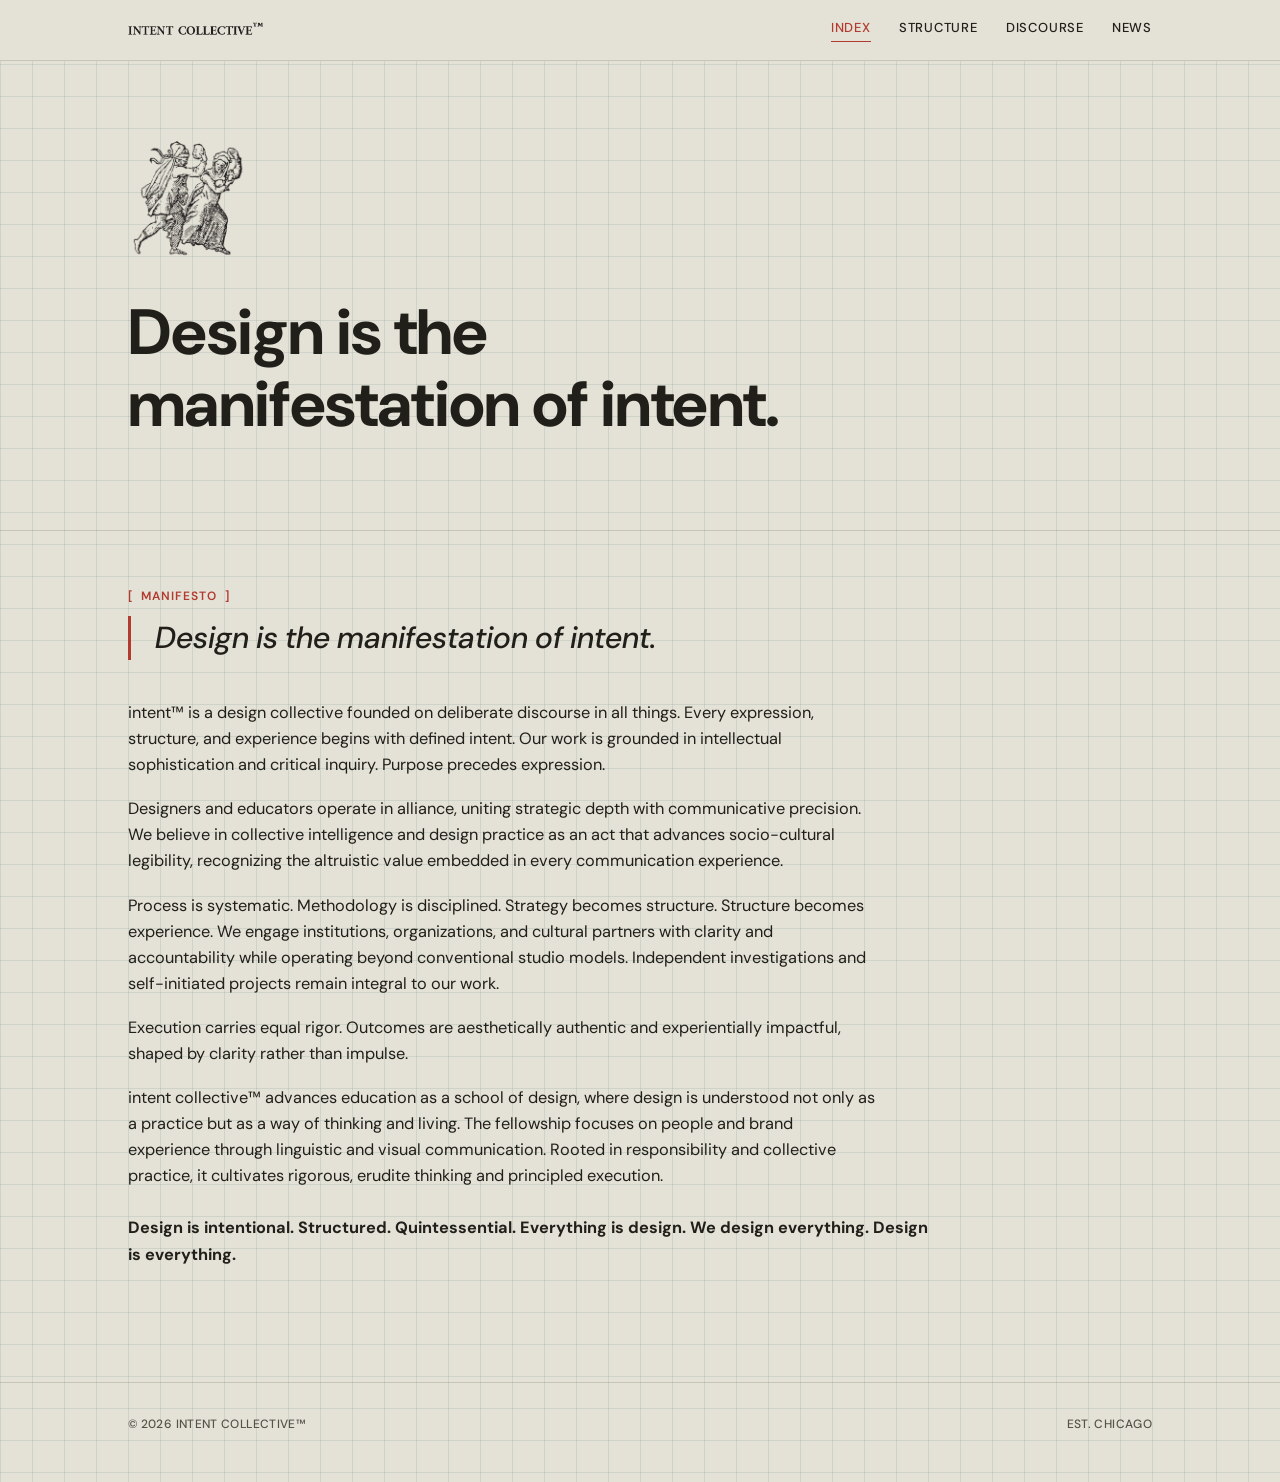
==== index.html @ 8bbcaa1e "Add files via upload" ====
<!DOCTYPE html>
<html lang="en">
<head>
<meta charset="UTF-8">
<meta name="viewport" content="width=device-width, initial-scale=1.0">
<title>Intent Collective</title>
<meta name="description" content="intent™ — a design collective founded on deliberate discourse in all things.">
<link rel="icon" href="assets/logo.png">
<link rel="stylesheet" href="css/style.css">
</head>
<body>

<header class="site-header">
  <div class="wrap">
    <a href="index.html" class="wordmark-link">
      <img src="assets/wordmark.png" alt="Intent Collective">
    </a>
    <nav class="site-nav">
      <a href="index.html" aria-current="page">Index</a>
      <a href="structure.html">Structure</a>
      <a href="discourse.html">Discourse</a>
      <a href="news.html">News</a>
    </nav>
  </div>
</header>

<main>
  <section class="hero">
    <div class="wrap">
      <img class="logo-mark" src="assets/logo.png" alt="Intent Collective mark">
      <h1>Design is the manifestation of intent.</h1>
    </div>
  </section>

  <section class="manifesto">
    <div class="wrap">
      <div class="mark-label">Manifesto</div>

      <blockquote>
        Design is the manifestation of intent.
      </blockquote>

      <p>intent™ is a design collective founded on deliberate discourse in all things. Every expression, structure, and experience begins with defined intent. Our work is grounded in intellectual sophistication and critical inquiry. Purpose precedes expression.</p>

      <p>Designers and educators operate in alliance, uniting strategic depth with communicative precision. We believe in collective intelligence and design practice as an act that advances socio-cultural legibility, recognizing the altruistic value embedded in every communication experience.</p>

      <p>Process is systematic. Methodology is disciplined. Strategy becomes structure. Structure becomes experience. We engage institutions, organizations, and cultural partners with clarity and accountability while operating beyond conventional studio models. Independent investigations and self-initiated projects remain integral to our work.</p>

      <p>Execution carries equal rigor. Outcomes are aesthetically authentic and experientially impactful, shaped by clarity rather than impulse.</p>

      <p>intent collective™ advances education as a school of design, where design is understood not only as a practice but as a way of thinking and living. The fellowship focuses on people and brand experience through linguistic and visual communication. Rooted in responsibility and collective practice, it cultivates rigorous, erudite thinking and principled execution.</p>

      <p class="signoff">Design is intentional. Structured. Quintessential. Everything is design. We design everything. Design is everything.</p>
    </div>
  </section>
</main>

<footer class="site-footer">
  <div class="wrap">
    <span>&copy; <span id="year"></span> intent collective&trade;</span>
    <span>Est. Chicago</span>
  </div>
</footer>

<script>document.getElementById('year').textContent = new Date().getFullYear();</script>

</body>
</html>
---- css/style.css ----
/* ==========================================================================
   Intent Collective — shared design system
   Single typeface: DM Sans. Hierarchy comes from weight, size, spacing,
   and the brick-red annotation mark — not from mixing type families.
   ========================================================================== */

@import url('https://fonts.googleapis.com/css2?family=DM+Sans:ital,opsz,wght@0,9..40,400;0,9..40,500;0,9..40,600;0,9..40,700;1,9..40,400;1,9..40,500&display=swap');

:root {
  --paper: #E4E1D6;
  --paper-raised: #EDEAE0;
  --ink: #211F1A;
  --ink-soft: #55524A;
  --mark: #B23A2E;
  --sage: #5B6B5E;
  --grid-line: #8FA6A340;
  --rule: #21201a26;

  --font: 'DM Sans', sans-serif;

  --max-w: 1080px;
}

* { box-sizing: border-box; }

html { scroll-behavior: smooth; }

@media (prefers-reduced-motion: reduce) {
  html { scroll-behavior: auto; }
  * { animation-duration: 0.01ms !important; transition-duration: 0.01ms !important; }
}

body {
  margin: 0;
  background-color: var(--paper);
  background-image:
    linear-gradient(var(--grid-line) 1px, transparent 1px),
    linear-gradient(90deg, var(--grid-line) 1px, transparent 1px);
  background-size: 32px 32px;
  color: var(--ink);
  font-family: var(--font);
  font-size: 18px;
  line-height: 1.6;
  -webkit-font-smoothing: antialiased;
}

a { color: inherit; text-decoration: none; }
::selection { background: var(--mark); color: var(--paper); }
:focus-visible { outline: 2px solid var(--mark); outline-offset: 3px; }
img { max-width: 100%; display: block; }

/* ---------- layout shell ---------- */

.wrap { max-width: var(--max-w); margin: 0 auto; padding: 0 28px; }

/* ---------- header / nav ---------- */

.site-header {
  border-bottom: 1px solid var(--rule);
  background: var(--paper);
  position: sticky;
  top: 0;
  z-index: 10;
}

.site-header .wrap {
  display: flex;
  align-items: center;
  justify-content: space-between;
  padding-top: 18px;
  padding-bottom: 18px;
}

.wordmark-link { display: inline-block; }
.wordmark-link img { height: 20px; width: auto; }

.site-nav {
  display: flex;
  gap: 28px;
  font-size: 13px;
  font-weight: 500;
  text-transform: uppercase;
  letter-spacing: 0.06em;
}

.site-nav a { position: relative; padding-bottom: 3px; }

.site-nav a::after {
  content: "";
  position: absolute;
  left: 0; right: 100%; bottom: 0;
  height: 1px;
  background: var(--mark);
  transition: right 0.2s ease;
}

.site-nav a:hover::after,
.site-nav a[aria-current="page"]::after { right: 0; }
.site-nav a[aria-current="page"] { color: var(--mark); }

/* ---------- annotation mark (signature element) ---------- */

.mark-label {
  font-size: 12px;
  font-weight: 600;
  letter-spacing: 0.08em;
  text-transform: uppercase;
  color: var(--mark);
  display: flex;
  align-items: center;
  gap: 8px;
  margin-bottom: 10px;
}

.mark-label::before { content: "["; color: var(--mark); }
.mark-label::after { content: "]"; color: var(--mark); }

h1, h2, h3 {
  font-family: var(--font);
  font-weight: 700;
  line-height: 1.12;
  margin: 0 0 0.4em;
  letter-spacing: -0.01em;
}

/* ---------- hero ---------- */

.hero { padding: 80px 0 64px; border-bottom: 1px solid var(--rule); }

.hero h1 {
  font-size: clamp(2.4rem, 5vw, 4.2rem);
  max-width: 15ch;
}

.logo-mark {
  width: 120px;
  height: auto;
  margin-bottom: 32px;
}

/* ---------- manifesto ---------- */

.manifesto { padding: 56px 0 96px; }

.manifesto blockquote {
  font-style: italic;
  font-weight: 500;
  font-size: clamp(1.4rem, 2.6vw, 1.9rem);
  line-height: 1.45;
  margin: 0 0 40px;
  max-width: 34ch;
  border-left: 3px solid var(--mark);
  padding-left: 24px;
}

.manifesto p {
  max-width: 68ch;
  color: var(--ink);
  font-size: 1.02rem;
  margin-bottom: 1.1em;
}

.manifesto .signoff {
  font-weight: 700;
  margin-top: 1.6em;
}

/* ---------- footer ---------- */

.site-footer {
  border-top: 1px solid var(--rule);
  padding: 32px 0 48px;
  font-size: 12px;
  font-weight: 500;
  letter-spacing: 0.03em;
  text-transform: uppercase;
  color: var(--ink-soft);
}

.site-footer .wrap {
  display: flex;
  justify-content: space-between;
  flex-wrap: wrap;
  gap: 12px;
}

/* ---------- structure / fellowships / pillars page ---------- */

.page-head { padding: 64px 0 32px; }

.page-head p.lede {
  max-width: 60ch;
  font-size: 1.1rem;
  color: var(--ink-soft);
}

.section-block { padding: 48px 0; border-top: 1px solid var(--rule); }

.tier-grid {
  display: grid;
  grid-template-columns: repeat(auto-fit, minmax(240px, 1fr));
  gap: 1px;
  background: var(--rule);
  border: 1px solid var(--rule);
  margin-top: 32px;
}

.tier {
  background: var(--paper-raised);
  padding: 24px;
}

.tier h3 { font-size: 1.15rem; margin-bottom: 6px; }
.tier p { font-size: 0.95rem; color: var(--ink-soft); margin: 0; }

.pillar-list { margin-top: 32px; display: flex; flex-direction: column; }

.pillar-row {
  display: grid;
  grid-template-columns: 56px 1fr auto;
  gap: 20px;
  align-items: baseline;
  padding: 20px 0;
  border-top: 1px solid var(--rule);
}

.pillar-row:last-child { border-bottom: 1px solid var(--rule); }

.pillar-letter { font-weight: 700; color: var(--mark); font-size: 1.1rem; }
.pillar-name { font-weight: 600; }
.pillar-people {
  font-size: 0.85rem;
  color: var(--ink-soft);
  text-align: right;
  white-space: nowrap;
}

.triad {
  display: grid;
  grid-template-columns: repeat(auto-fit, minmax(220px, 1fr));
  gap: 28px;
  margin-top: 32px;
}

.triad-item .mark-label { margin-bottom: 8px; }
.triad-item p { color: var(--ink-soft); font-size: 0.98rem; margin: 0; }

/* ---------- discourse & news shared card grid ---------- */

.discourse-toolbar {
  display: flex;
  justify-content: space-between;
  align-items: center;
  flex-wrap: wrap;
  gap: 16px;
  padding-bottom: 32px;
}

.discourse-toolbar .count { font-size: 12px; color: var(--ink-soft); font-weight: 500; }

.entry-grid {
  display: grid;
  grid-template-columns: repeat(auto-fill, minmax(300px, 1fr));
  gap: 20px;
  padding-bottom: 96px;
}

.entry-card {
  background: var(--paper-raised);
  border: 1px solid var(--rule);
  padding: 22px;
  display: flex;
  flex-direction: column;
  gap: 12px;
  transition: border-color 0.15s ease;
  width: 100%;
  text-align: left;
  font: inherit;
  color: inherit;
  cursor: pointer;
}

.entry-card:hover { border-color: var(--mark); }

.entry-meta {
  font-size: 11px;
  font-weight: 600;
  text-transform: uppercase;
  letter-spacing: 0.05em;
  color: var(--sage);
  display: flex;
  justify-content: space-between;
}

.entry-card h3 { font-size: 1.25rem; margin-bottom: 0; }

.entry-card .excerpt { font-size: 0.98rem; color: var(--ink); flex-grow: 1; }

.entry-card .byline {
  font-size: 12px;
  color: var(--ink-soft);
  border-top: 1px dashed var(--rule);
  padding-top: 10px;
  font-weight: 500;
}

.state-msg { font-size: 13px; color: var(--ink-soft); padding: 40px 0; max-width: 50ch; }
.state-msg.is-error { color: var(--mark); }

/* ---------- compose form ---------- */

.compose-toggle {
  background: none;
  border: none;
  padding: 0 0 20px;
  font-family: var(--font);
  font-size: 12px;
  font-weight: 700;
  text-transform: uppercase;
  letter-spacing: 0.06em;
  color: var(--sage);
  cursor: pointer;
}

.compose-toggle:hover { color: var(--mark); }

.composer {
  background: var(--paper-raised);
  border: 1px solid var(--rule);
  padding: 28px;
  margin-bottom: 40px;
  display: flex;
  flex-direction: column;
  gap: 20px;
}

.composer.hidden { display: none; }

.field label {
  display: block;
  font-size: 12px;
  font-weight: 700;
  text-transform: uppercase;
  letter-spacing: 0.05em;
  color: var(--ink-soft);
  margin-bottom: 6px;
}

.field input[type="text"],
.field input[type="password"],
.field textarea {
  width: 100%;
  padding: 10px 12px;
  border: 1px solid var(--rule);
  background: var(--paper);
  font-family: var(--font);
  font-size: 0.95rem;
  color: var(--ink);
}

.field textarea { resize: vertical; min-height: 90px; }

.field input:focus, .field textarea:focus { outline: 2px solid var(--mark); outline-offset: 1px; }

.rte-toolbar {
  display: flex;
  flex-wrap: wrap;
  gap: 4px;
  border: 1px solid var(--rule);
  border-bottom: none;
  background: var(--paper);
  padding: 6px;
}

.rte-toolbar button {
  background: none;
  border: 1px solid transparent;
  padding: 6px 10px;
  font-family: var(--font);
  font-size: 13px;
  font-weight: 600;
  color: var(--ink);
  cursor: pointer;
}

.rte-toolbar button:hover { border-color: var(--rule); }

.rte-toolbar select {
  font-family: var(--font);
  font-size: 13px;
  border: 1px solid var(--rule);
  background: var(--paper);
  padding: 4px 6px;
  color: var(--ink);
}

.rte-body {
  min-height: 180px;
  border: 1px solid var(--rule);
  background: var(--paper);
  padding: 14px;
  font-size: 0.98rem;
  line-height: 1.6;
}

.rte-body:focus { outline: 2px solid var(--mark); outline-offset: -2px; }
.rte-body p, .rte-body div { margin: 0 0 0.8em; }
.rte-body ul, .rte-body ol { margin: 0 0 0.8em 1.2em; }
.rte-body blockquote {
  border-left: 3px solid var(--mark);
  margin: 0 0 0.8em;
  padding-left: 16px;
  font-style: italic;
}
.rte-body a { color: var(--mark); text-decoration: underline; }

.composer-actions {
  display: flex;
  align-items: center;
  gap: 14px;
  flex-wrap: wrap;
}

.composer-actions input[type="password"] { max-width: 220px; }

.btn-primary {
  background: var(--mark);
  color: var(--paper);
  border: none;
  padding: 11px 22px;
  font-family: var(--font);
  font-size: 13px;
  font-weight: 700;
  text-transform: uppercase;
  letter-spacing: 0.05em;
  cursor: pointer;
}

.btn-primary:hover { opacity: 0.9; }
.btn-primary:disabled { opacity: 0.5; cursor: not-allowed; }

.composer-status { font-size: 13px; font-weight: 500; }
.composer-status.is-error { color: var(--mark); }
.composer-status.is-ok { color: var(--sage); }

/* ---------- post detail (blog view) ---------- */

.post-detail { padding: 16px 0 96px; }

.back-link {
  display: inline-flex;
  align-items: center;
  gap: 6px;
  font-size: 12px;
  font-weight: 700;
  text-transform: uppercase;
  letter-spacing: 0.05em;
  color: var(--sage);
  margin-bottom: 28px;
}

.back-link:hover { color: var(--mark); }

.post-detail h1 { font-size: clamp(1.8rem, 4vw, 2.6rem); max-width: 24ch; }

.post-meta {
  font-size: 13px;
  font-weight: 500;
  color: var(--ink-soft);
  margin-bottom: 32px;
  text-transform: uppercase;
  letter-spacing: 0.04em;
}

.post-body { max-width: 68ch; font-size: 1.05rem; }
.post-body p, .post-body div { margin: 0 0 1.1em; }
.post-body ul, .post-body ol { margin: 0 0 1.1em 1.4em; }
.post-body blockquote {
  border-left: 3px solid var(--mark);
  padding-left: 20px;
  margin: 0 0 1.1em;
  font-style: italic;
}
.post-body a { color: var(--mark); text-decoration: underline; }

/* ---------- responsive ---------- */

@media (max-width: 640px) {
  body { font-size: 16px; }
  .hero { padding: 56px 0 40px; }
  .site-nav { gap: 16px; font-size: 12px; }
  .pillar-row { grid-template-columns: 32px 1fr; }
  .pillar-people { grid-column: 2; text-align: left; }
}
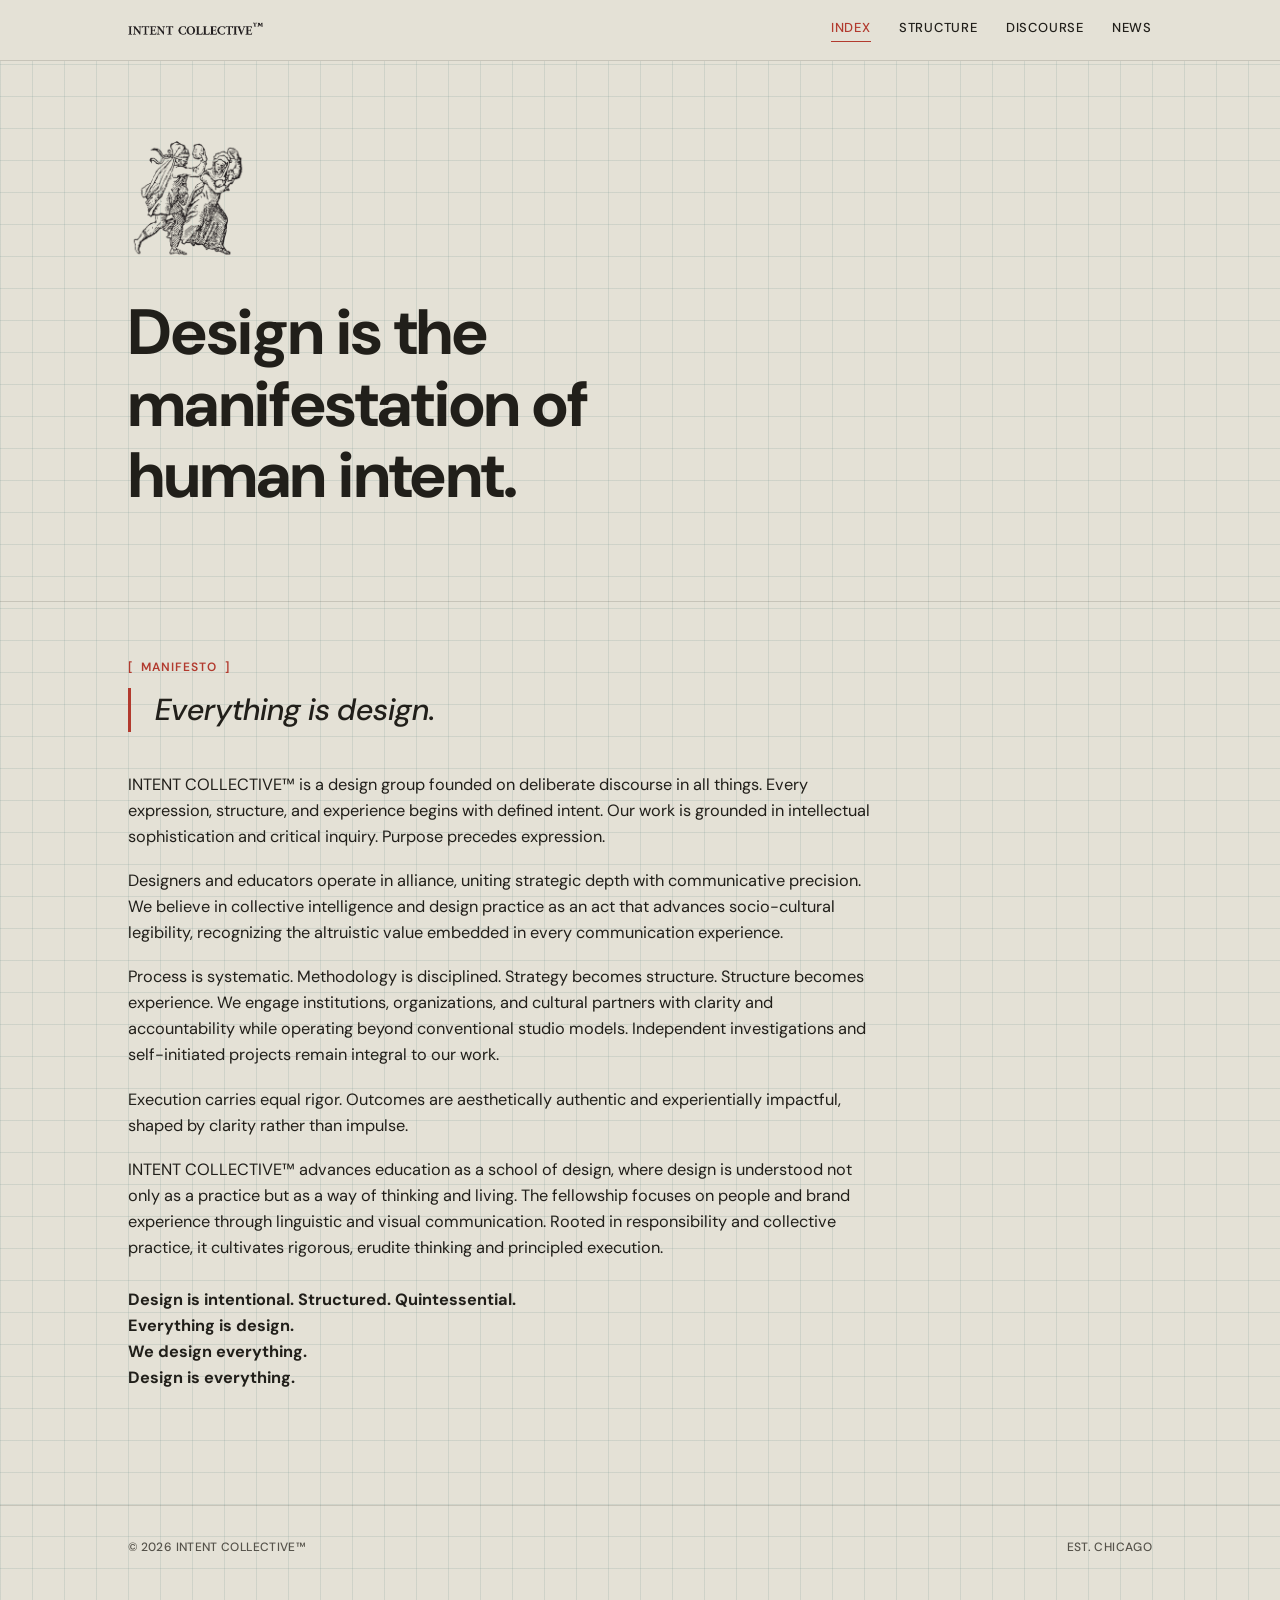
==== commit 793c7cdd: "Update index.html" ====
--- a/index.html
+++ b/index.html
@@ -28,7 +28,7 @@
   <section class="hero">
     <div class="wrap">
       <img class="logo-mark" src="assets/logo.png" alt="Intent Collective mark">
-      <h1>Design is the manifestation of intent.</h1>
+      <h1>Design is the manifestation of human intent.</h1>
     </div>
   </section>
 
@@ -37,10 +37,10 @@
       <div class="mark-label">Manifesto</div>
 
       <blockquote>
-        Design is the manifestation of intent.
+        Everything is design.
       </blockquote>
 
-      <p>intent™ is a design collective founded on deliberate discourse in all things. Every expression, structure, and experience begins with defined intent. Our work is grounded in intellectual sophistication and critical inquiry. Purpose precedes expression.</p>
+      <p>INTENT COLLECTIVE™ is a design group founded on deliberate discourse in all things. Every expression, structure, and experience begins with defined intent. Our work is grounded in intellectual sophistication and critical inquiry. Purpose precedes expression.</p>
 
       <p>Designers and educators operate in alliance, uniting strategic depth with communicative precision. We believe in collective intelligence and design practice as an act that advances socio-cultural legibility, recognizing the altruistic value embedded in every communication experience.</p>
 
@@ -48,9 +48,9 @@
 
       <p>Execution carries equal rigor. Outcomes are aesthetically authentic and experientially impactful, shaped by clarity rather than impulse.</p>
 
-      <p>intent collective™ advances education as a school of design, where design is understood not only as a practice but as a way of thinking and living. The fellowship focuses on people and brand experience through linguistic and visual communication. Rooted in responsibility and collective practice, it cultivates rigorous, erudite thinking and principled execution.</p>
+      <p>INTENT COLLECTIVE™ advances education as a school of design, where design is understood not only as a practice but as a way of thinking and living. The fellowship focuses on people and brand experience through linguistic and visual communication. Rooted in responsibility and collective practice, it cultivates rigorous, erudite thinking and principled execution.</p>
 
-      <p class="signoff">Design is intentional. Structured. Quintessential. Everything is design. We design everything. Design is everything.</p>
+      <p class="signoff">Design is intentional. Structured. Quintessential.<br>Everything is design.<br>We design everything.<br>Design is everything.</p>
     </div>
   </section>
 </main>
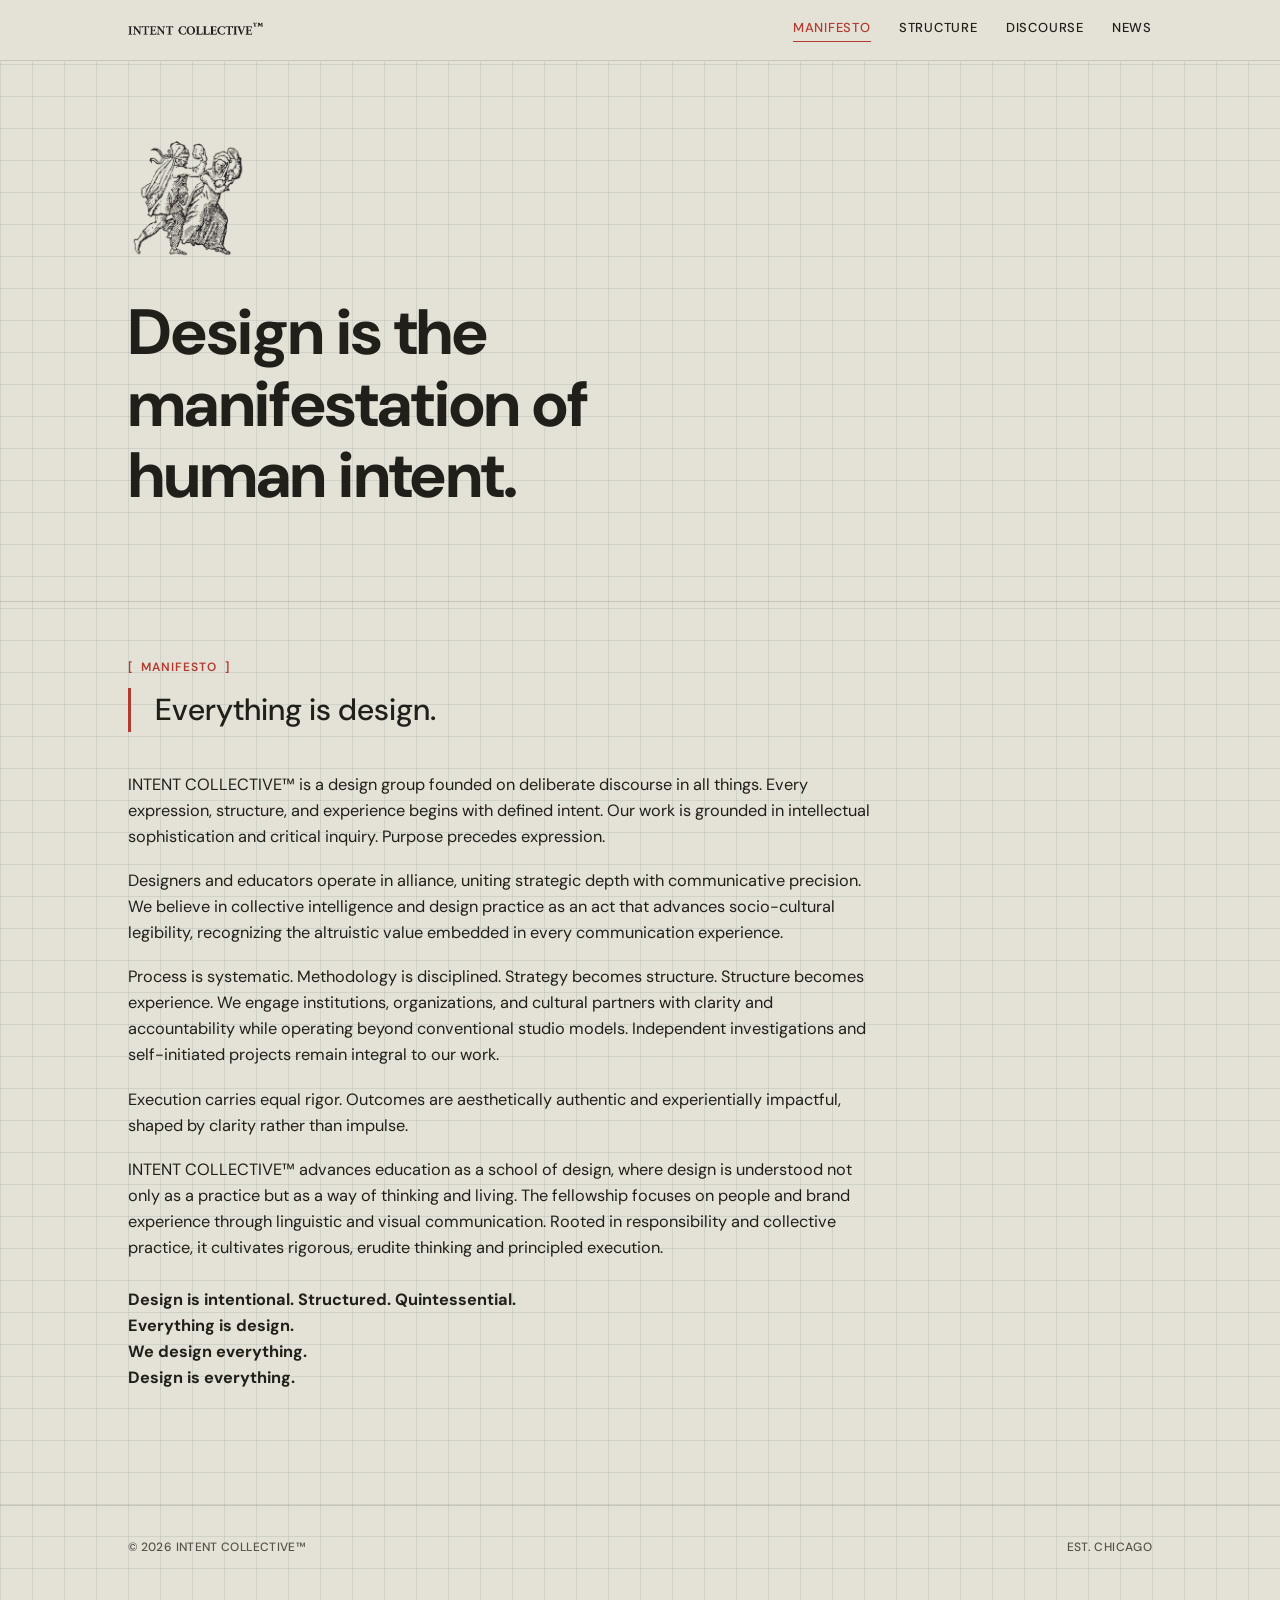
==== commit 371b53ce: "Change navigation link text from 'Index' to 'Manifesto'" ====
--- a/index.html
+++ b/index.html
@@ -16,7 +16,7 @@
       <img src="assets/wordmark.png" alt="Intent Collective">
     </a>
     <nav class="site-nav">
-      <a href="index.html" aria-current="page">Index</a>
+      <a href="index.html" aria-current="page">Manifesto</a>
       <a href="structure.html">Structure</a>
       <a href="discourse.html">Discourse</a>
       <a href="news.html">News</a>
--- a/css/style.css
+++ b/css/style.css
@@ -143,7 +143,7 @@
 .manifesto { padding: 56px 0 96px; }
 
 .manifesto blockquote {
-  font-style: italic;
+  font-style: normal;
   font-weight: 500;
   font-size: clamp(1.4rem, 2.6vw, 1.9rem);
   line-height: 1.45;
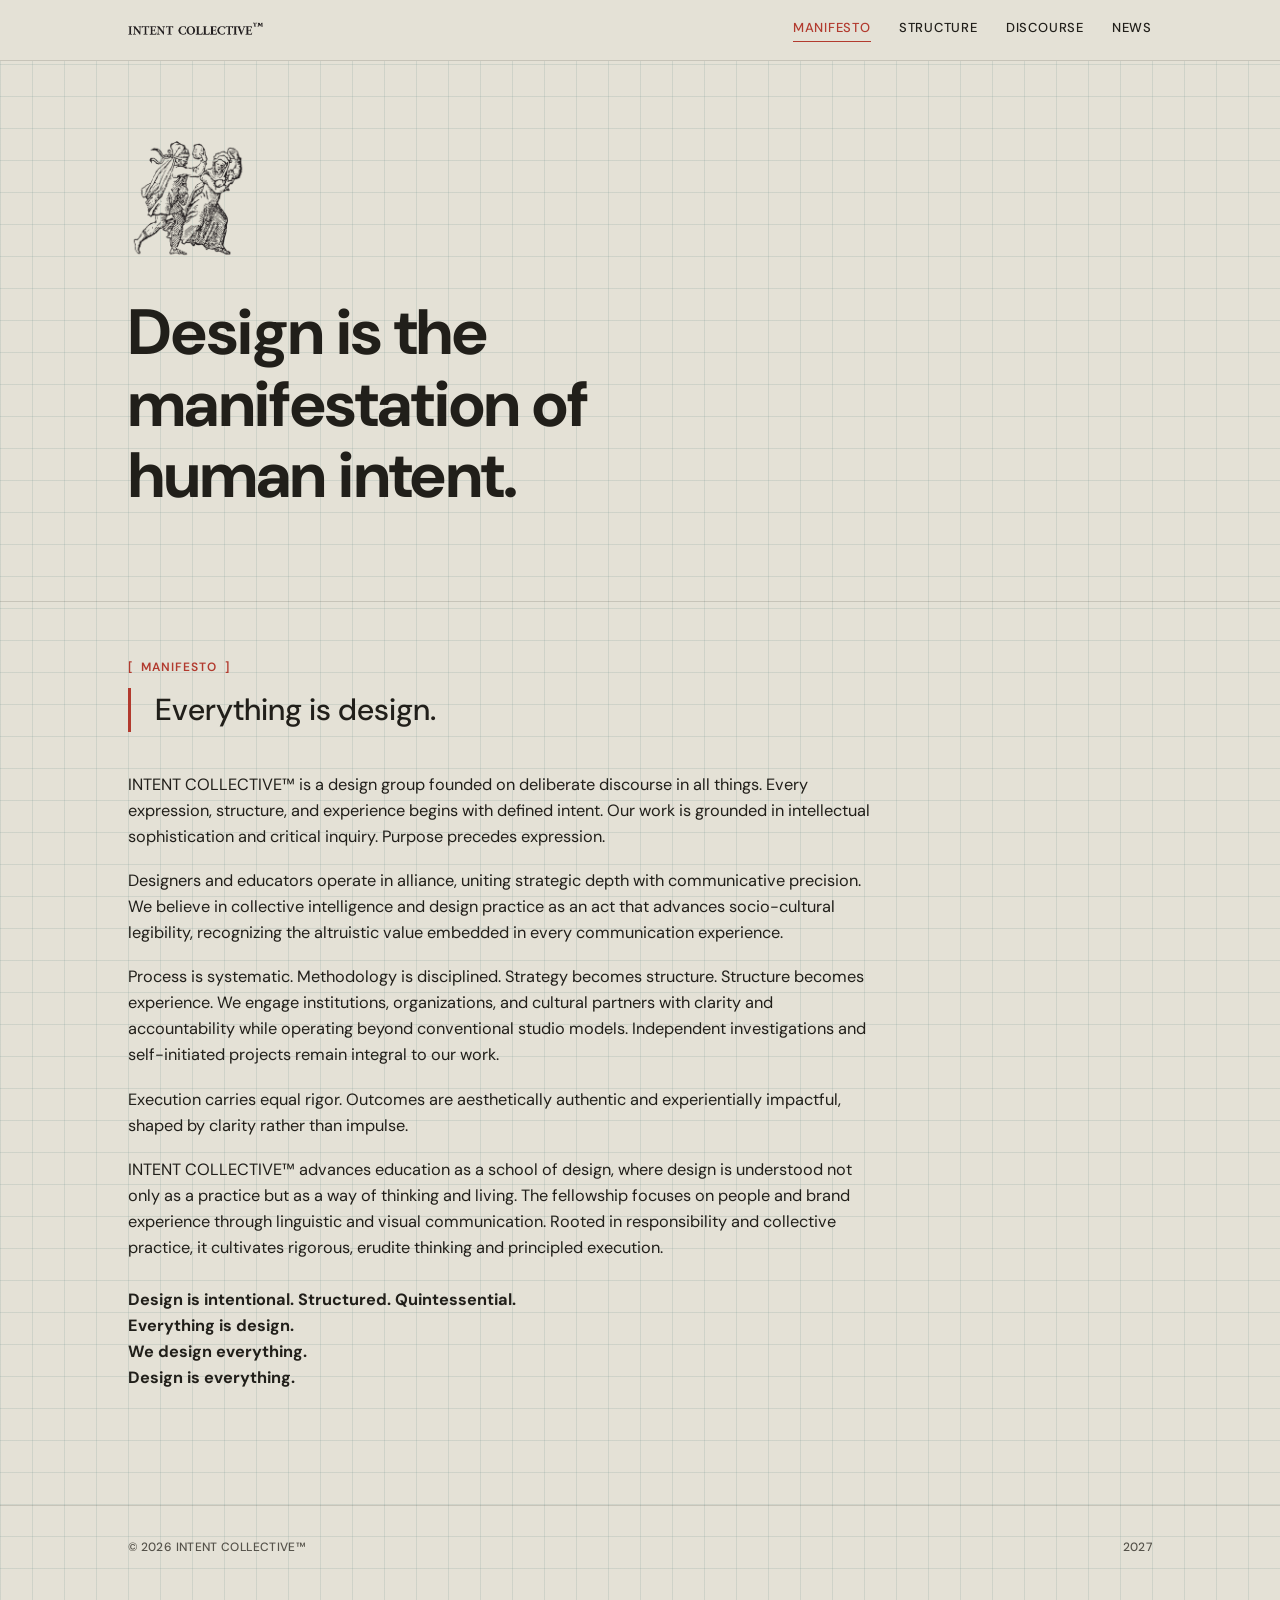
==== commit 41dc280c: "Update footer year from 'Est. Chicago' to '2027'" ====
--- a/index.html
+++ b/index.html
@@ -58,7 +58,7 @@
 <footer class="site-footer">
   <div class="wrap">
     <span>&copy; <span id="year"></span> intent collective&trade;</span>
-    <span>Est. Chicago</span>
+    <span>2027</span>
   </div>
 </footer>
 
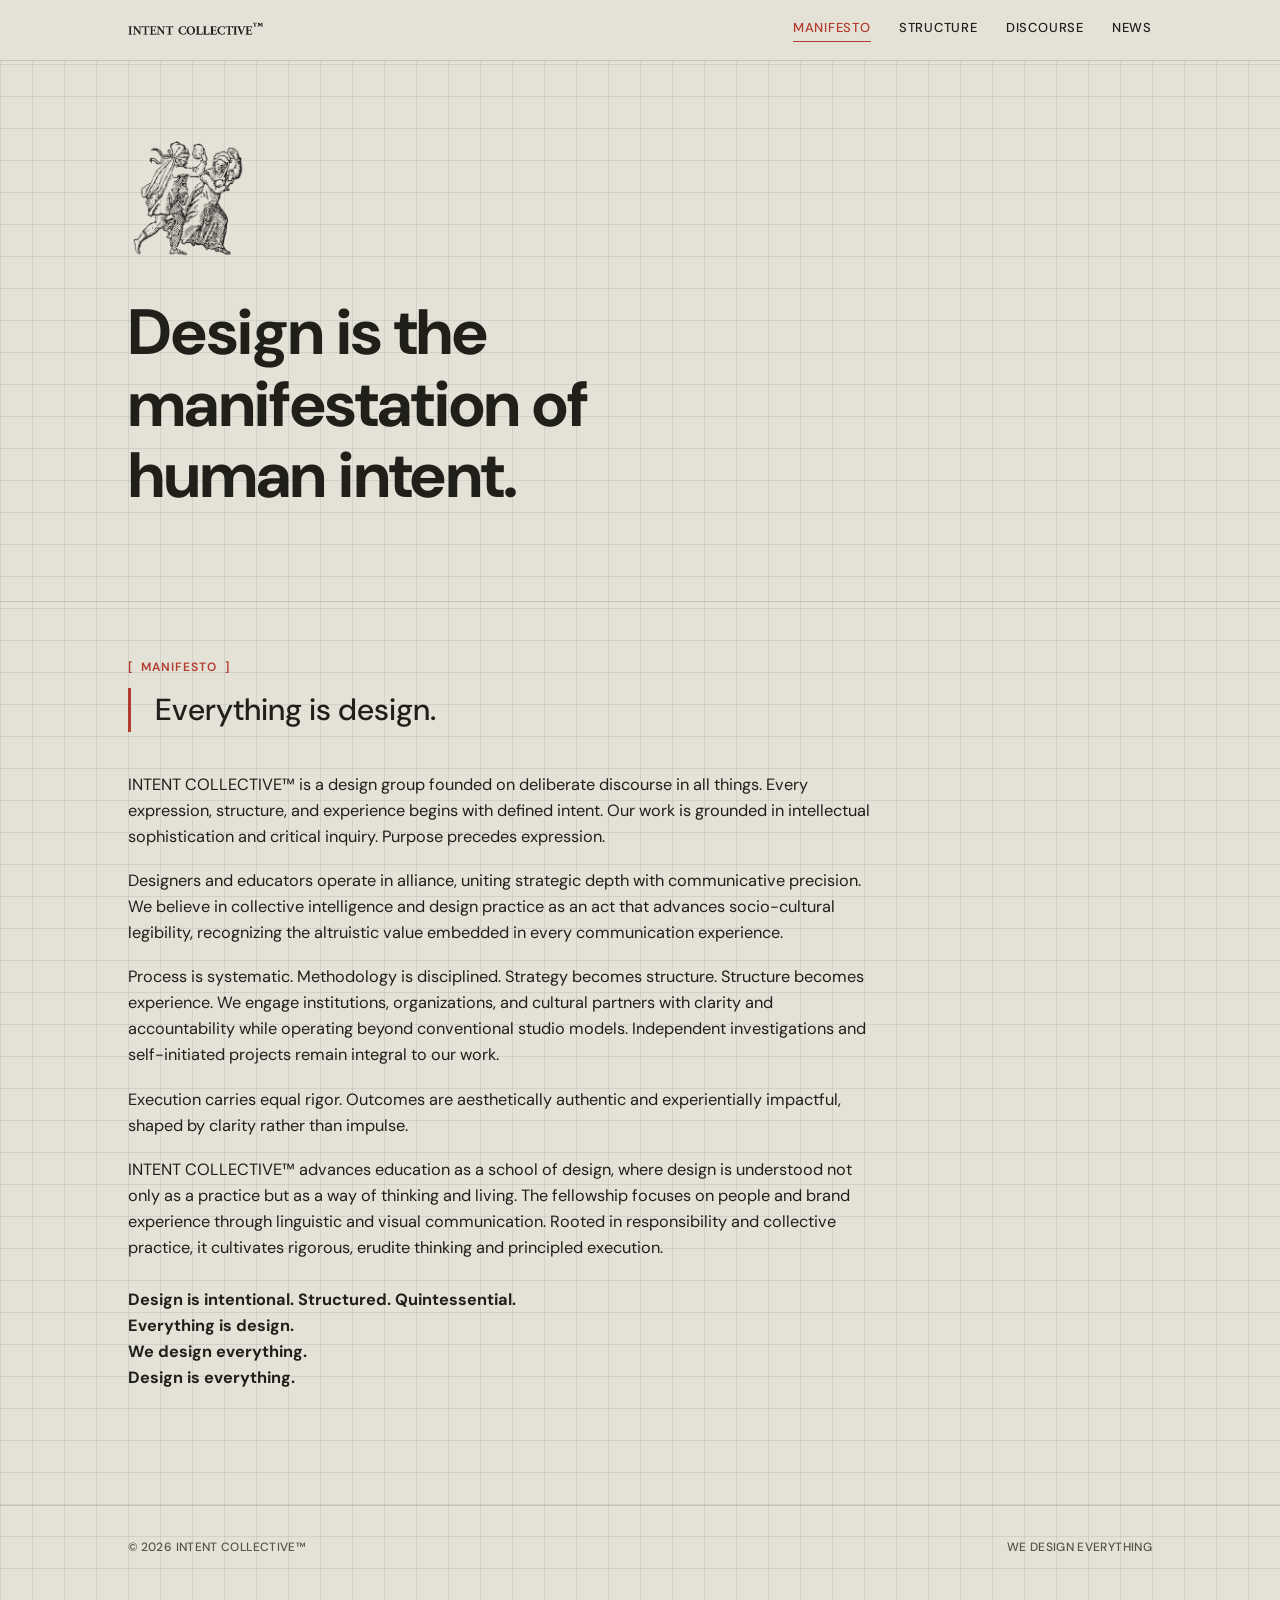
==== commit 1b76e7f8: "Update footer text from year to design tagline" ====
--- a/index.html
+++ b/index.html
@@ -58,7 +58,7 @@
 <footer class="site-footer">
   <div class="wrap">
     <span>&copy; <span id="year"></span> intent collective&trade;</span>
-    <span>2027</span>
+    <span>we design everything</span>
   </div>
 </footer>
 
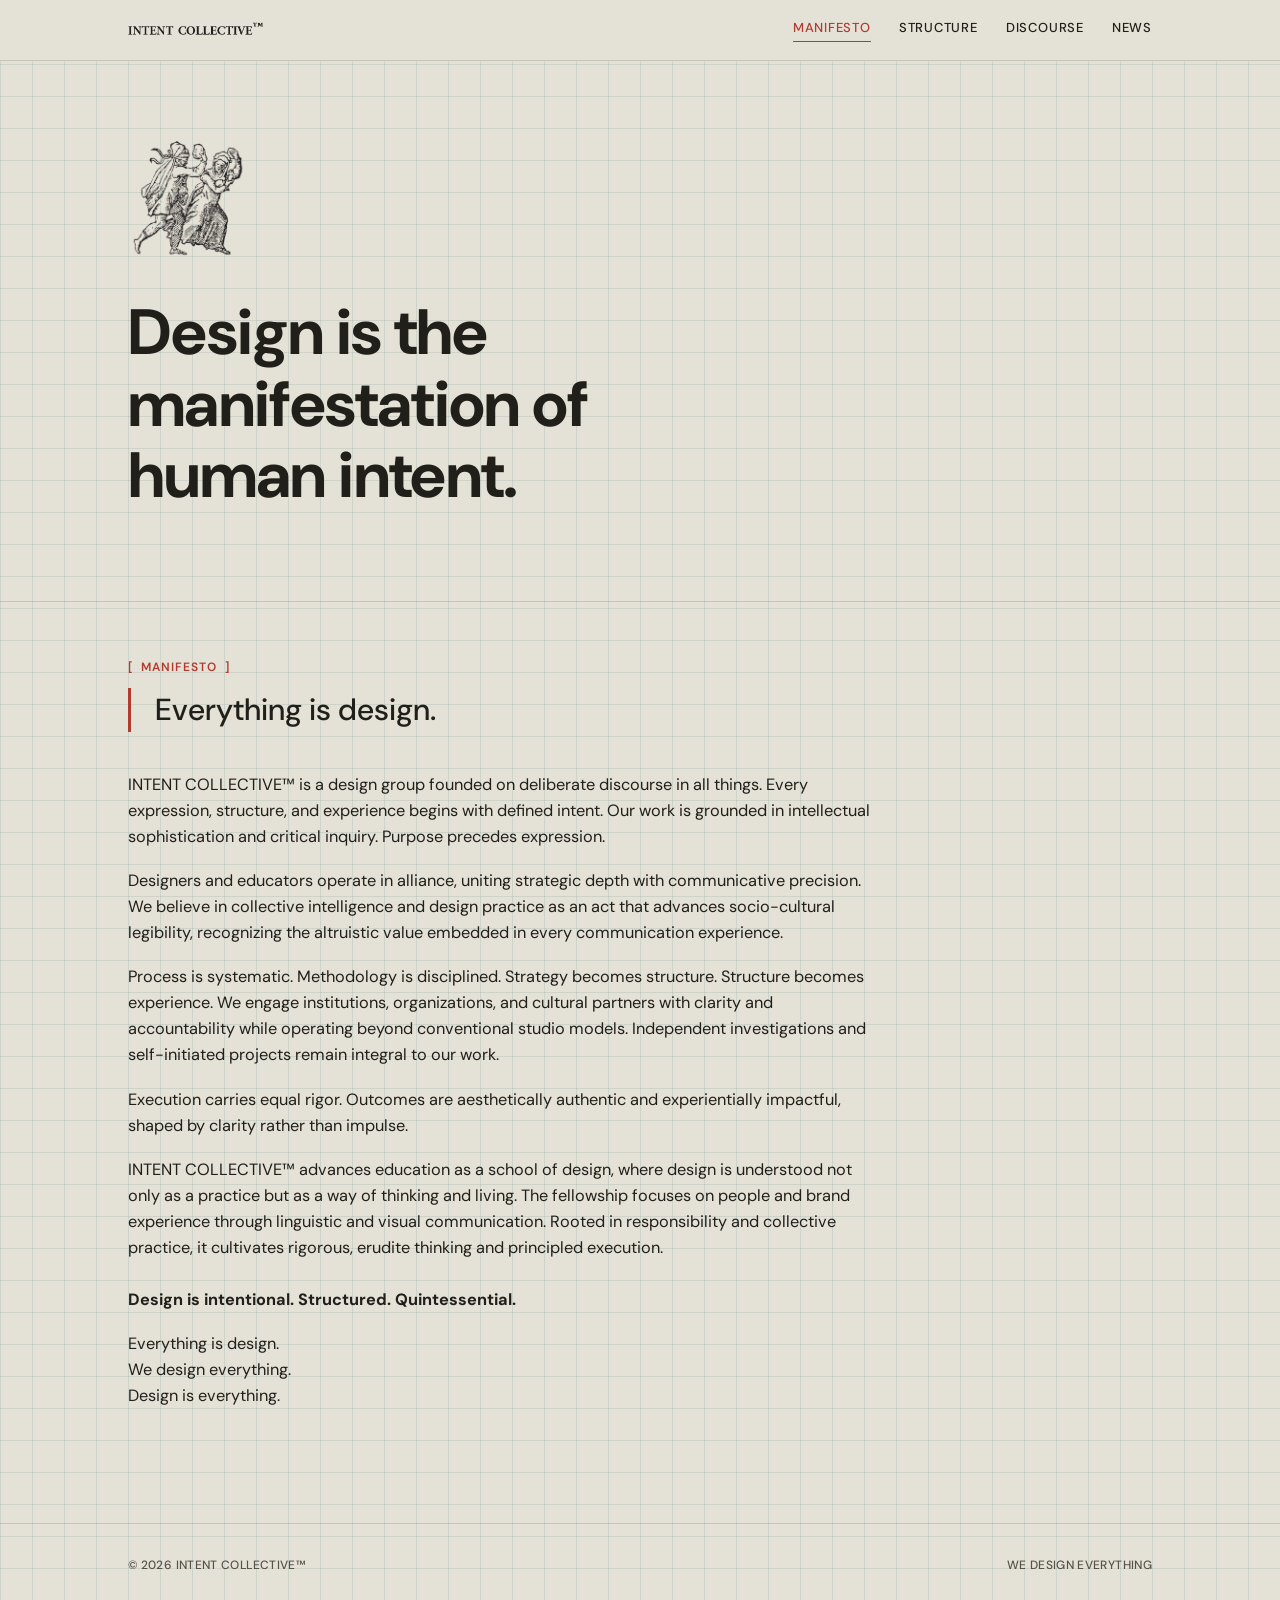
==== commit 892a6ecc: "Refactor signoff paragraph in index.html" ====
--- a/index.html
+++ b/index.html
@@ -50,7 +50,8 @@
 
       <p>INTENT COLLECTIVE™ advances education as a school of design, where design is understood not only as a practice but as a way of thinking and living. The fellowship focuses on people and brand experience through linguistic and visual communication. Rooted in responsibility and collective practice, it cultivates rigorous, erudite thinking and principled execution.</p>
 
-      <p class="signoff">Design is intentional. Structured. Quintessential.<br>Everything is design.<br>We design everything.<br>Design is everything.</p>
+      <p class="signoff">Design is intentional. Structured. Quintessential.</p>
+      <p>Everything is design.<br>We design everything.<br>Design is everything.</p>
     </div>
   </section>
 </main>
